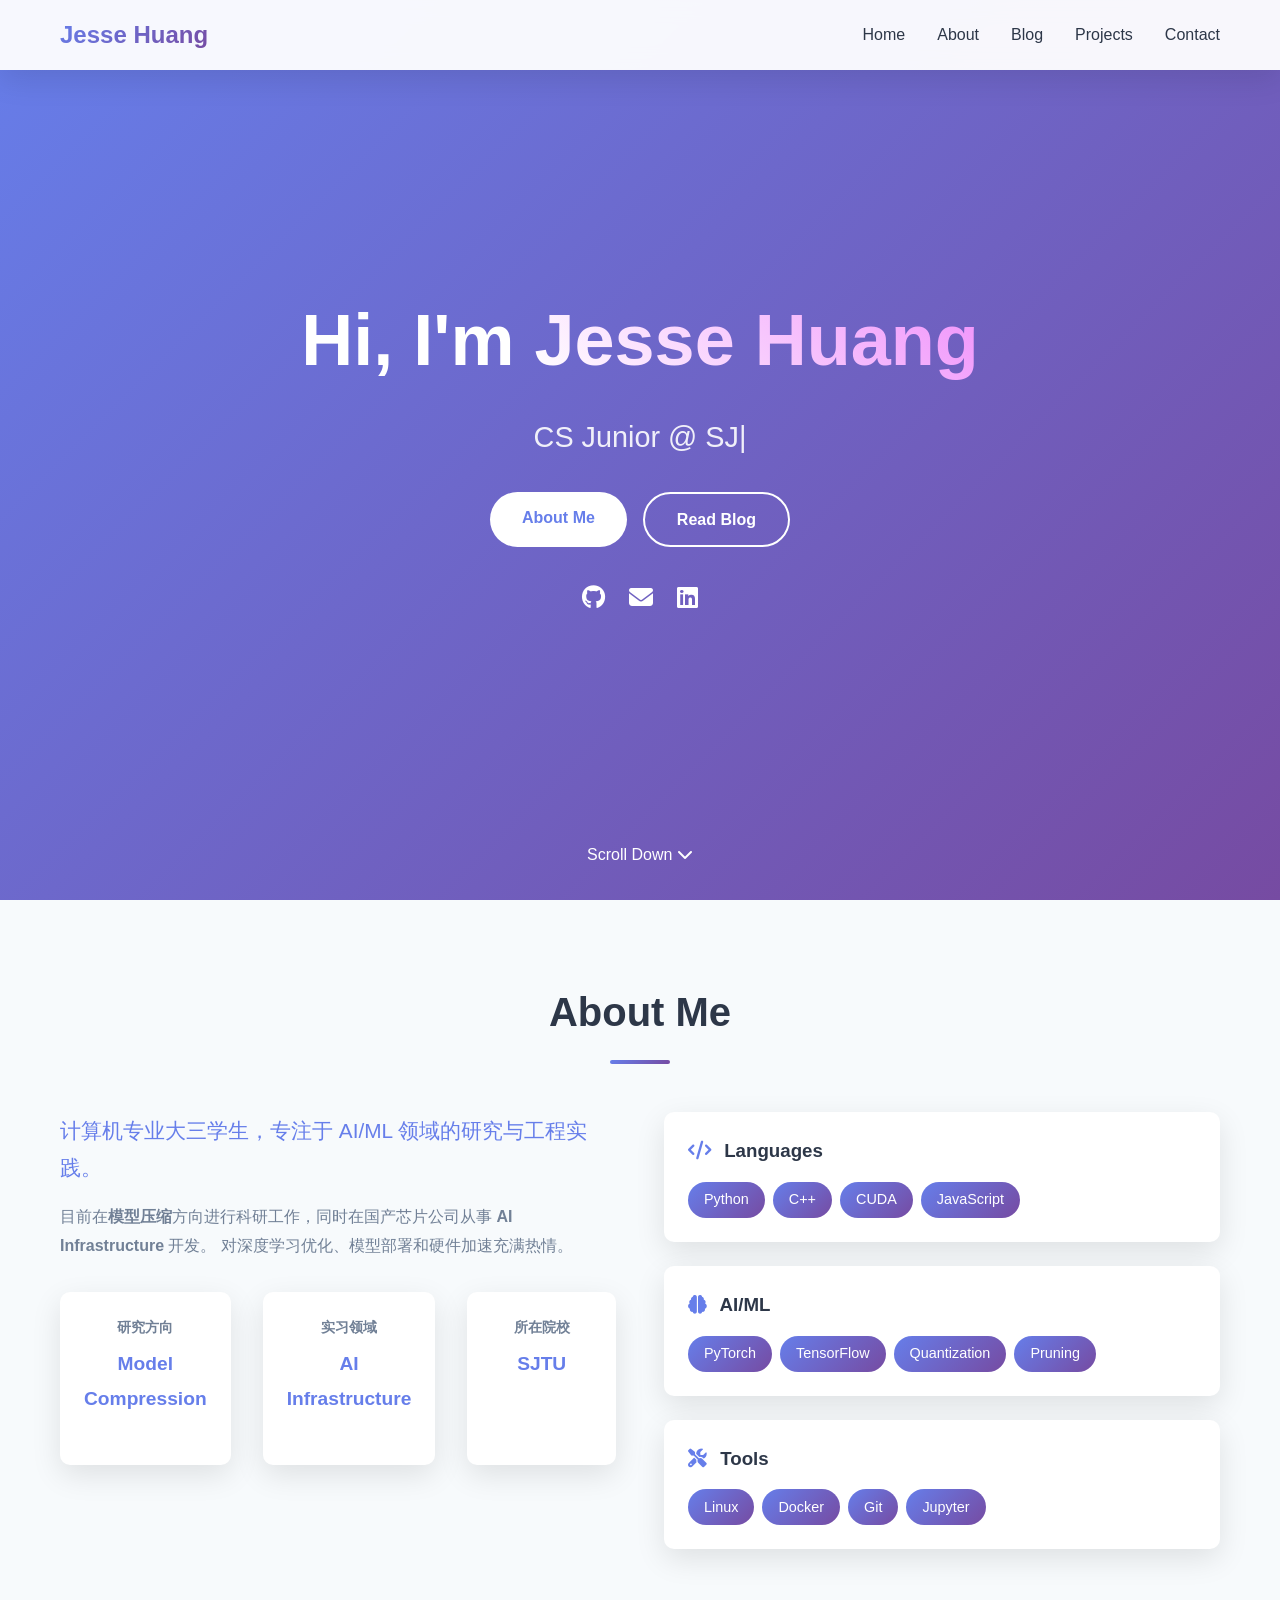
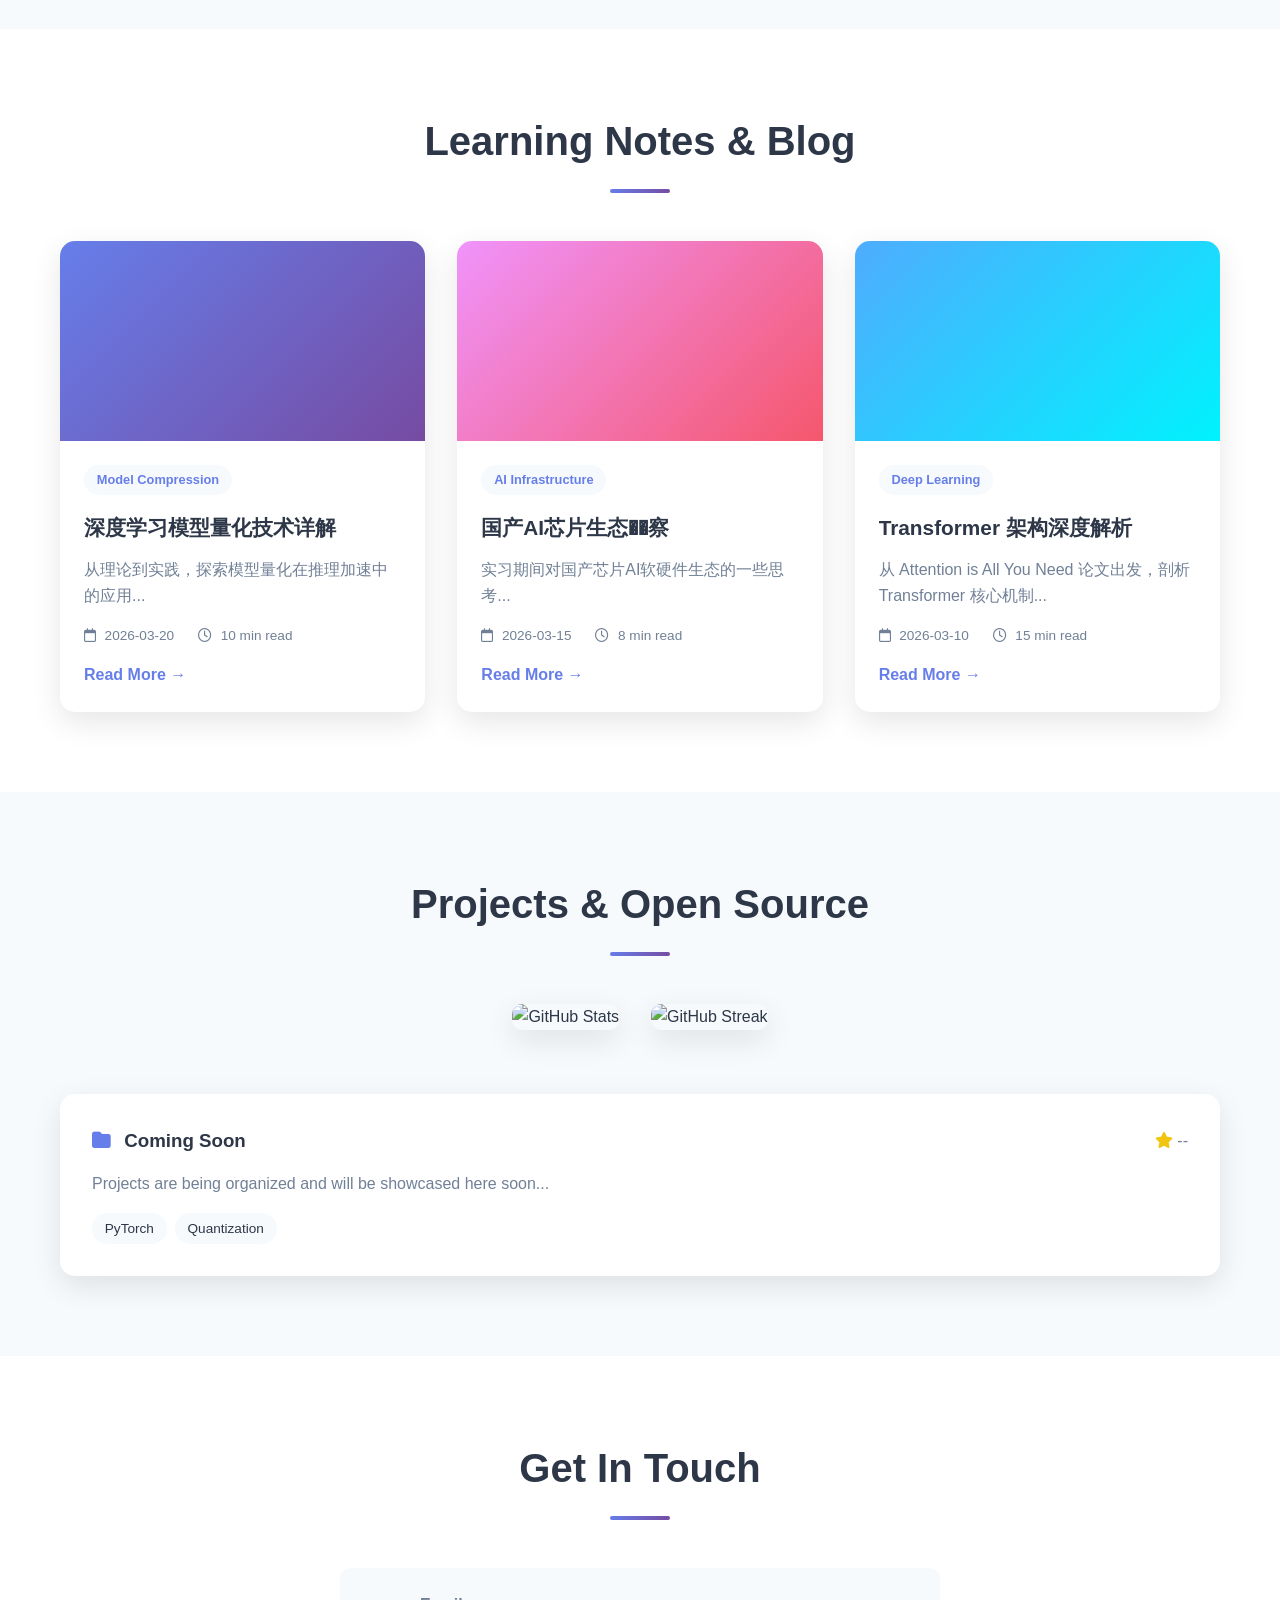
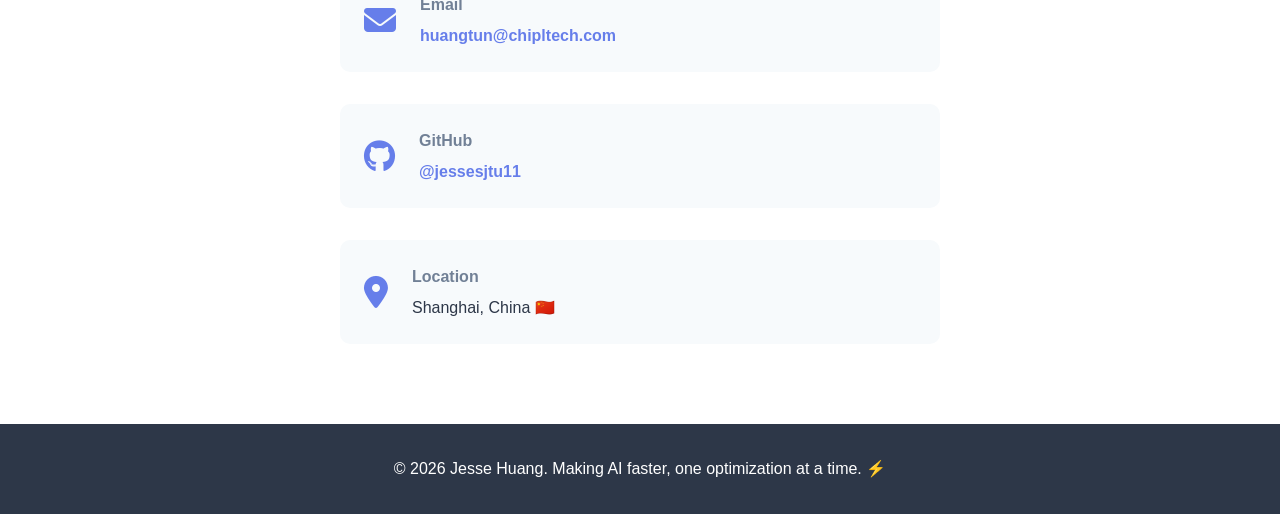
==== index.html @ f872173c "feat: initial personal website with blog and projects" ====
<!DOCTYPE html>
<html lang="zh-CN">
<head>
    <meta charset="UTF-8">
    <meta name="viewport" content="width=device-width, initial-scale=1.0">
    <meta name="description" content="Jesse Huang - CS Student @ SJTU | AI & ML Researcher">
    <title>Jesse Huang | AI Researcher</title>
    <link rel="stylesheet" href="styles.css">
    <link rel="stylesheet" href="https://cdnjs.cloudflare.com/ajax/libs/font-awesome/6.4.0/css/all.min.css">
</head>
<body>
    <!-- Navigation -->
    <nav class="navbar">
        <div class="container">
            <div class="nav-brand">Jesse Huang</div>
            <ul class="nav-menu">
                <li><a href="#home" class="nav-link">Home</a></li>
                <li><a href="#about" class="nav-link">About</a></li>
                <li><a href="#blog" class="nav-link">Blog</a></li>
                <li><a href="#projects" class="nav-link">Projects</a></li>
                <li><a href="#contact" class="nav-link">Contact</a></li>
            </ul>
            <div class="hamburger">
                <span></span>
                <span></span>
                <span></span>
            </div>
        </div>
    </nav>

    <!-- Hero Section -->
    <section id="home" class="hero">
        <div class="hero-content">
            <h1 class="hero-title">
                Hi, I'm <span class="gradient-text">Jesse Huang</span>
            </h1>
            <p class="hero-subtitle">
                <span class="typing-text"></span>
            </p>
            <div class="hero-buttons">
                <a href="#about" class="btn btn-primary">About Me</a>
                <a href="#blog" class="btn btn-secondary">Read Blog</a>
            </div>
            <div class="social-links">
                <a href="https://github.com/jessesjtu11" target="_blank"><i class="fab fa-github"></i></a>
                <a href="mailto:huangtun@chipltech.com"><i class="fas fa-envelope"></i></a>
                <a href="https://linkedin.com/in/yourprofile" target="_blank"><i class="fab fa-linkedin"></i></a>
            </div>
        </div>
        <div class="scroll-indicator">
            <span>Scroll Down</span>
            <i class="fas fa-chevron-down"></i>
        </div>
    </section>

    <!-- About Section -->
    <section id="about" class="about">
        <div class="container">
            <h2 class="section-title">About Me</h2>
            <div class="about-content">
                <div class="about-text">
                    <p class="lead">
                        计算机专业大三学生，专注于 AI/ML 领域的研究与工程实践。
                    </p>
                    <p>
                        目前在<strong>模型压缩</strong>方向进行科研工作，同时在国产芯片公司从事 <strong>AI Infrastructure</strong> 开发。
                        对深度学习优化、模型部署和硬件加速充满热情。
                    </p>
                    <div class="stats">
                        <div class="stat-item">
                            <h3>研究方向</h3>
                            <p>Model Compression</p>
                        </div>
                        <div class="stat-item">
                            <h3>实习领域</h3>
                            <p>AI Infrastructure</p>
                        </div>
                        <div class="stat-item">
                            <h3>所在院校</h3>
                            <p>SJTU</p>
                        </div>
                    </div>
                </div>
                <div class="skills-grid">
                    <div class="skill-category">
                        <h3><i class="fas fa-code"></i> Languages</h3>
                        <div class="skill-tags">
                            <span class="skill-tag">Python</span>
                            <span class="skill-tag">C++</span>
                            <span class="skill-tag">CUDA</span>
                            <span class="skill-tag">JavaScript</span>
                        </div>
                    </div>
                    <div class="skill-category">
                        <h3><i class="fas fa-brain"></i> AI/ML</h3>
                        <div class="skill-tags">
                            <span class="skill-tag">PyTorch</span>
                            <span class="skill-tag">TensorFlow</span>
                            <span class="skill-tag">Quantization</span>
                            <span class="skill-tag">Pruning</span>
                        </div>
                    </div>
                    <div class="skill-category">
                        <h3><i class="fas fa-tools"></i> Tools</h3>
                        <div class="skill-tags">
                            <span class="skill-tag">Linux</span>
                            <span class="skill-tag">Docker</span>
                            <span class="skill-tag">Git</span>
                            <span class="skill-tag">Jupyter</span>
                        </div>
                    </div>
                </div>
            </div>
        </div>
    </section>

    <!-- Blog Section -->
    <section id="blog" class="blog">
        <div class="container">
            <h2 class="section-title">Learning Notes & Blog</h2>
            <div class="blog-grid" id="blogGrid">
                <!-- Blog posts will be dynamically loaded -->
                <div class="blog-card">
                    <div class="blog-image" style="background: linear-gradient(135deg, #667eea 0%, #764ba2 100%);"></div>
                    <div class="blog-content">
                        <span class="blog-tag">Model Compression</span>
                        <h3>深度学习模型量化技术详解</h3>
                        <p>从理论到实践，探索模型量化在推理加速中的应用...</p>
                        <div class="blog-meta">
                            <span><i class="far fa-calendar"></i> 2026-03-20</span>
                            <span><i class="far fa-clock"></i> 10 min read</span>
                        </div>
                        <a href="blog/quantization.html" class="read-more">Read More →</a>
                    </div>
                </div>

                <div class="blog-card">
                    <div class="blog-image" style="background: linear-gradient(135deg, #f093fb 0%, #f5576c 100%);"></div>
                    <div class="blog-content">
                        <span class="blog-tag">AI Infrastructure</span>
                        <h3>国产AI芯片生态��察</h3>
                        <p>实习期间对国产芯片AI软硬件生态的一些思考...</p>
                        <div class="blog-meta">
                            <span><i class="far fa-calendar"></i> 2026-03-15</span>
                            <span><i class="far fa-clock"></i> 8 min read</span>
                        </div>
                        <a href="blog/domestic-chips.html" class="read-more">Read More →</a>
                    </div>
                </div>

                <div class="blog-card">
                    <div class="blog-image" style="background: linear-gradient(135deg, #4facfe 0%, #00f2fe 100%);"></div>
                    <div class="blog-content">
                        <span class="blog-tag">Deep Learning</span>
                        <h3>Transformer 架构深度解析</h3>
                        <p>从 Attention is All You Need 论文出发，剖析 Transformer 核心机制...</p>
                        <div class="blog-meta">
                            <span><i class="far fa-calendar"></i> 2026-03-10</span>
                            <span><i class="far fa-clock"></i> 15 min read</span>
                        </div>
                        <a href="blog/transformer.html" class="read-more">Read More →</a>
                    </div>
                </div>
            </div>
        </div>
    </section>

    <!-- Projects/Open Source Section -->
    <section id="projects" class="projects">
        <div class="container">
            <h2 class="section-title">Projects & Open Source</h2>
            <div class="projects-grid">
                <!-- GitHub contribution widget -->
                <div class="github-stats">
                    <img src="https://github-readme-stats.vercel.app/api?username=jessesjtu11&show_icons=true&theme=radical&hide_border=true&count_private=true" alt="GitHub Stats">
                    <img src="https://github-readme-streak-stats.herokuapp.com/?user=jessesjtu11&theme=radical&hide_border=true" alt="GitHub Streak">
                </div>
                
                <!-- Projects will be fetched from GitHub API -->
                <div class="project-list" id="projectList">
                    <div class="project-card">
                        <div class="project-header">
                            <h3><i class="fas fa-folder"></i> Coming Soon</h3>
                            <span class="project-stars"><i class="fas fa-star"></i> --</span>
                        </div>
                        <p>Projects are being organized and will be showcased here soon...</p>
                        <div class="project-tags">
                            <span class="tag">PyTorch</span>
                            <span class="tag">Quantization</span>
                        </div>
                    </div>
                </div>
            </div>
        </div>
    </section>

    <!-- Contact Section -->
    <section id="contact" class="contact">
        <div class="container">
            <h2 class="section-title">Get In Touch</h2>
            <div class="contact-content">
                <div class="contact-info">
                    <div class="contact-item">
                        <i class="fas fa-envelope"></i>
                        <div>
                            <h3>Email</h3>
                            <a href="mailto:huangtun@chipltech.com">huangtun@chipltech.com</a>
                        </div>
                    </div>
                    <div class="contact-item">
                        <i class="fab fa-github"></i>
                        <div>
                            <h3>GitHub</h3>
                            <a href="https://github.com/jessesjtu11" target="_blank">@jessesjtu11</a>
                        </div>
                    </div>
                    <div class="contact-item">
                        <i class="fas fa-map-marker-alt"></i>
                        <div>
                            <h3>Location</h3>
                            <p>Shanghai, China 🇨🇳</p>
                        </div>
                    </div>
                </div>
            </div>
        </div>
    </section>

    <!-- Footer -->
    <footer class="footer">
        <div class="container">
            <p>&copy; 2026 Jesse Huang. Making AI faster, one optimization at a time. ⚡</p>
        </div>
    </footer>

    <script src="script.js"></script>
</body>
</html>
---- styles.css ----
/* Reset & Base Styles */
* {
    margin: 0;
    padding: 0;
    box-sizing: border-box;
}

:root {
    --primary-color: #667eea;
    --secondary-color: #764ba2;
    --accent-color: #f093fb;
    --text-dark: #2d3748;
    --text-light: #718096;
    --bg-light: #f7fafc;
    --bg-white: #ffffff;
    --shadow: 0 10px 30px rgba(0, 0, 0, 0.1);
    --transition: all 0.3s ease;
}

html {
    scroll-behavior: smooth;
}

body {
    font-family: -apple-system, BlinkMacSystemFont, 'Segoe UI', Roboto, 'Helvetica Neue', Arial, sans-serif;
    line-height: 1.6;
    color: var(--text-dark);
    overflow-x: hidden;
}

.container {
    max-width: 1200px;
    margin: 0 auto;
    padding: 0 20px;
}

/* Navigation */
.navbar {
    position: fixed;
    top: 0;
    width: 100%;
    background: rgba(255, 255, 255, 0.95);
    backdrop-filter: blur(10px);
    box-shadow: var(--shadow);
    z-index: 1000;
    transition: var(--transition);
}

.navbar .container {
    display: flex;
    justify-content: space-between;
    align-items: center;
    padding: 1rem 20px;
}

.nav-brand {
    font-size: 1.5rem;
    font-weight: 700;
    background: linear-gradient(135deg, var(--primary-color), var(--secondary-color));
    -webkit-background-clip: text;
    -webkit-text-fill-color: transparent;
    background-clip: text;
}

.nav-menu {
    display: flex;
    list-style: none;
    gap: 2rem;
}

.nav-link {
    text-decoration: none;
    color: var(--text-dark);
    font-weight: 500;
    transition: var(--transition);
    position: relative;
}

.nav-link::after {
    content: '';
    position: absolute;
    bottom: -5px;
    left: 0;
    width: 0;
    height: 2px;
    background: var(--primary-color);
    transition: var(--transition);
}

.nav-link:hover::after {
    width: 100%;
}

.hamburger {
    display: none;
    flex-direction: column;
    cursor: pointer;
    gap: 5px;
}

.hamburger span {
    width: 25px;
    height: 3px;
    background: var(--text-dark);
    border-radius: 3px;
    transition: var(--transition);
}

/* Hero Section */
.hero {
    min-height: 100vh;
    display: flex;
    align-items: center;
    justify-content: center;
    background: linear-gradient(135deg, #667eea 0%, #764ba2 100%);
    position: relative;
    padding: 2rem;
}

.hero-content {
    text-align: center;
    color: white;
    z-index: 1;
}

.hero-title {
    font-size: clamp(2.5rem, 8vw, 4.5rem);
    margin-bottom: 1rem;
    animation: fadeInUp 1s ease;
}

.gradient-text {
    background: linear-gradient(45deg, #fff, #f093fb);
    -webkit-background-clip: text;
    -webkit-text-fill-color: transparent;
    background-clip: text;
}

.hero-subtitle {
    font-size: clamp(1.2rem, 3vw, 1.8rem);
    margin-bottom: 2rem;
    opacity: 0.9;
    min-height: 2.5rem;
}

.typing-text::after {
    content: '|';
    animation: blink 0.7s infinite;
}

@keyframes blink {
    0%, 100% { opacity: 1; }
    50% { opacity: 0; }
}

.hero-buttons {
    display: flex;
    gap: 1rem;
    justify-content: center;
    margin-bottom: 2rem;
}

.btn {
    padding: 0.8rem 2rem;
    border-radius: 50px;
    text-decoration: none;
    font-weight: 600;
    transition: var(--transition);
    display: inline-block;
}

.btn-primary {
    background: white;
    color: var(--primary-color);
}

.btn-primary:hover {
    transform: translateY(-3px);
    box-shadow: 0 10px 25px rgba(0, 0, 0, 0.2);
}

.btn-secondary {
    background: transparent;
    color: white;
    border: 2px solid white;
}

.btn-secondary:hover {
    background: white;
    color: var(--primary-color);
}

.social-links {
    display: flex;
    gap: 1.5rem;
    justify-content: center;
    font-size: 1.5rem;
}

.social-links a {
    color: white;
    transition: var(--transition);
}

.social-links a:hover {
    transform: translateY(-5px);
}

.scroll-indicator {
    position: absolute;
    bottom: 2rem;
    left: 50%;
    transform: translateX(-50%);
    color: white;
    text-align: center;
    animation: bounce 2s infinite;
}

@keyframes bounce {
    0%, 100% { transform: translate(-50%, 0); }
    50% { transform: translate(-50%, 10px); }
}

@keyframes fadeInUp {
    from {
        opacity: 0;
        transform: translateY(30px);
    }
    to {
        opacity: 1;
        transform: translateY(0);
    }
}

/* Sections */
section {
    padding: 5rem 0;
}

.section-title {
    font-size: 2.5rem;
    text-align: center;
    margin-bottom: 3rem;
    position: relative;
}

.section-title::after {
    content: '';
    display: block;
    width: 60px;
    height: 4px;
    background: linear-gradient(135deg, var(--primary-color), var(--secondary-color));
    margin: 1rem auto;
    border-radius: 2px;
}

/* About Section */
.about {
    background: var(--bg-light);
}

.about-content {
    display: grid;
    grid-template-columns: 1fr 1fr;
    gap: 3rem;
    align-items: start;
}

.about-text .lead {
    font-size: 1.3rem;
    color: var(--primary-color);
    margin-bottom: 1rem;
}

.about-text p {
    margin-bottom: 1.5rem;
    color: var(--text-light);
    line-height: 1.8;
}

.stats {
    display: grid;
    grid-template-columns: repeat(3, 1fr);
    gap: 2rem;
    margin-top: 2rem;
}

.stat-item {
    text-align: center;
    padding: 1.5rem;
    background: white;
    border-radius: 10px;
    box-shadow: var(--shadow);
}

.stat-item h3 {
    font-size: 0.9rem;
    text-transform: uppercase;
    color: var(--text-light);
    margin-bottom: 0.5rem;
}

.stat-item p {
    font-size: 1.2rem;
    font-weight: 700;
    color: var(--primary-color);
}

.skills-grid {
    display: flex;
    flex-direction: column;
    gap: 1.5rem;
}

.skill-category {
    background: white;
    padding: 1.5rem;
    border-radius: 10px;
    box-shadow: var(--shadow);
}

.skill-category h3 {
    margin-bottom: 1rem;
    color: var(--text-dark);
}

.skill-category h3 i {
    color: var(--primary-color);
    margin-right: 0.5rem;
}

.skill-tags {
    display: flex;
    flex-wrap: wrap;
    gap: 0.5rem;
}

.skill-tag {
    padding: 0.4rem 1rem;
    background: linear-gradient(135deg, var(--primary-color), var(--secondary-color));
    color: white;
    border-radius: 20px;
    font-size: 0.9rem;
    font-weight: 500;
}

/* Blog Section */
.blog {
    background: white;
}

.blog-grid {
    display: grid;
    grid-template-columns: repeat(auto-fit, minmax(300px, 1fr));
    gap: 2rem;
}

.blog-card {
    background: white;
    border-radius: 15px;
    overflow: hidden;
    box-shadow: var(--shadow);
    transition: var(--transition);
}

.blog-card:hover {
    transform: translateY(-10px);
    box-shadow: 0 20px 40px rgba(0, 0, 0, 0.15);
}

.blog-image {
    height: 200px;
    background-size: cover;
    background-position: center;
}

.blog-content {
    padding: 1.5rem;
}

.blog-tag {
    display: inline-block;
    padding: 0.3rem 0.8rem;
    background: var(--bg-light);
    color: var(--primary-color);
    border-radius: 15px;
    font-size: 0.8rem;
    font-weight: 600;
    margin-bottom: 1rem;
}

.blog-card h3 {
    margin-bottom: 0.8rem;
    font-size: 1.3rem;
}

.blog-card p {
    color: var(--text-light);
    margin-bottom: 1rem;
    line-height: 1.6;
}

.blog-meta {
    display: flex;
    gap: 1.5rem;
    font-size: 0.85rem;
    color: var(--text-light);
    margin-bottom: 1rem;
}

.blog-meta i {
    margin-right: 0.3rem;
}

.read-more {
    color: var(--primary-color);
    text-decoration: none;
    font-weight: 600;
    transition: var(--transition);
}

.read-more:hover {
    color: var(--secondary-color);
}

/* Projects Section */
.projects {
    background: var(--bg-light);
}

.projects-grid {
    display: grid;
    gap: 2rem;
}

.github-stats {
    display: flex;
    gap: 2rem;
    flex-wrap: wrap;
    justify-content: center;
    margin-bottom: 2rem;
}

.github-stats img {
    border-radius: 10px;
    box-shadow: var(--shadow);
}

.project-list {
    display: grid;
    grid-template-columns: repeat(auto-fit, minmax(300px, 1fr));
    gap: 2rem;
}

.project-card {
    background: white;
    padding: 2rem;
    border-radius: 15px;
    box-shadow: var(--shadow);
    transition: var(--transition);
}

.project-card:hover {
    transform: translateY(-5px);
    box-shadow: 0 15px 35px rgba(0, 0, 0, 0.15);
}

.project-header {
    display: flex;
    justify-content: space-between;
    align-items: center;
    margin-bottom: 1rem;
}

.project-header h3 {
    color: var(--text-dark);
}

.project-header h3 i {
    color: var(--primary-color);
    margin-right: 0.5rem;
}

.project-stars {
    color: var(--text-light);
}

.project-stars i {
    color: #f1c40f;
}

.project-card p {
    color: var(--text-light);
    margin-bottom: 1rem;
    line-height: 1.6;
}

.project-tags {
    display: flex;
    flex-wrap: wrap;
    gap: 0.5rem;
}

.tag {
    padding: 0.3rem 0.8rem;
    background: var(--bg-light);
    border-radius: 15px;
    font-size: 0.85rem;
    color: var(--text-dark);
}

/* Contact Section */
.contact {
    background: white;
}

.contact-content {
    max-width: 600px;
    margin: 0 auto;
}

.contact-info {
    display: flex;
    flex-direction: column;
    gap: 2rem;
}

.contact-item {
    display: flex;
    align-items: center;
    gap: 1.5rem;
    padding: 1.5rem;
    background: var(--bg-light);
    border-radius: 10px;
    transition: var(--transition);
}

.contact-item:hover {
    background: white;
    box-shadow: var(--shadow);
}

.contact-item i {
    font-size: 2rem;
    color: var(--primary-color);
}

.contact-item h3 {
    margin-bottom: 0.3rem;
    font-size: 1rem;
    color: var(--text-light);
}

.contact-item a {
    color: var(--primary-color);
    text-decoration: none;
    font-weight: 600;
}

.contact-item a:hover {
    color: var(--secondary-color);
}

/* Footer */
.footer {
    background: var(--text-dark);
    color: white;
    text-align: center;
    padding: 2rem;
}

/* Responsive */
@media (max-width: 768px) {
    .hamburger {
        display: flex;
    }

    .nav-menu {
        display: none;
    }

    .about-content,
    .stats {
        grid-template-columns: 1fr;
    }

    .hero-buttons {
        flex-direction: column;
        align-items: center;
    }

    .github-stats {
        flex-direction: column;
    }
}
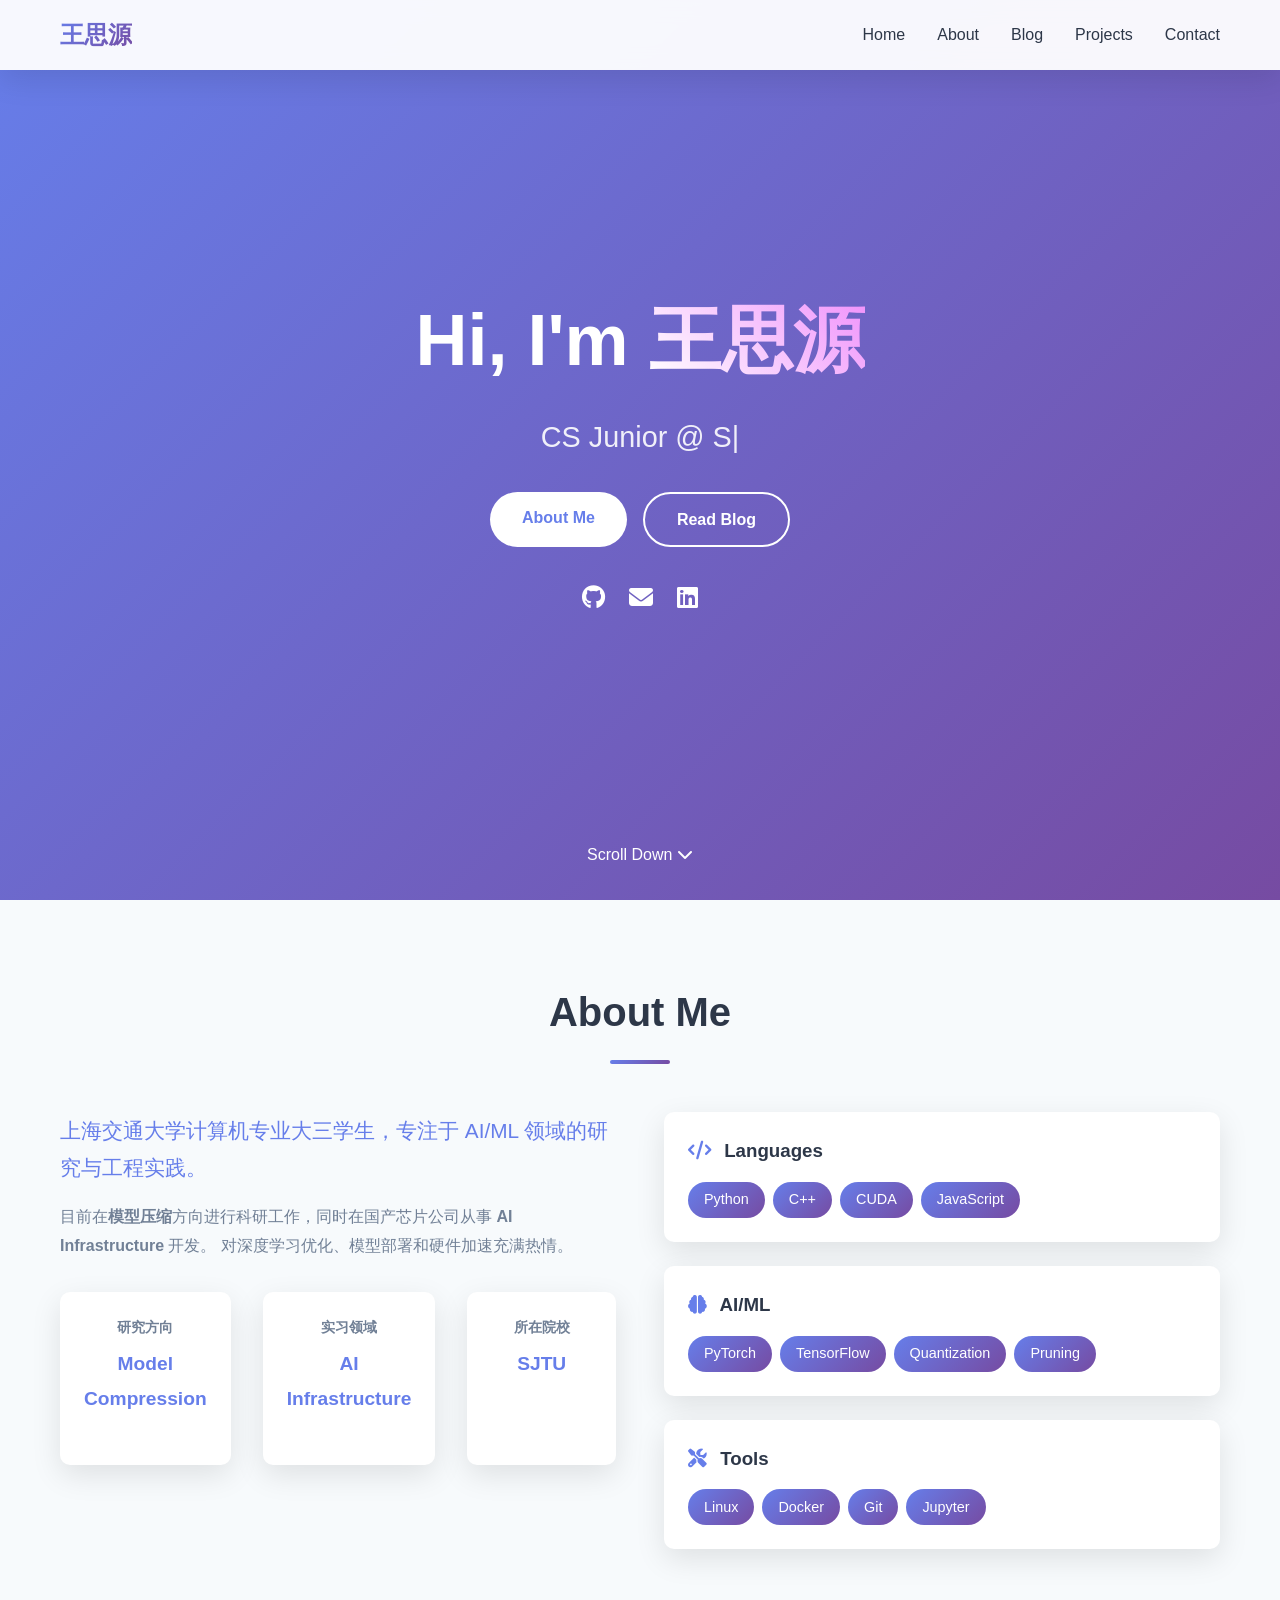
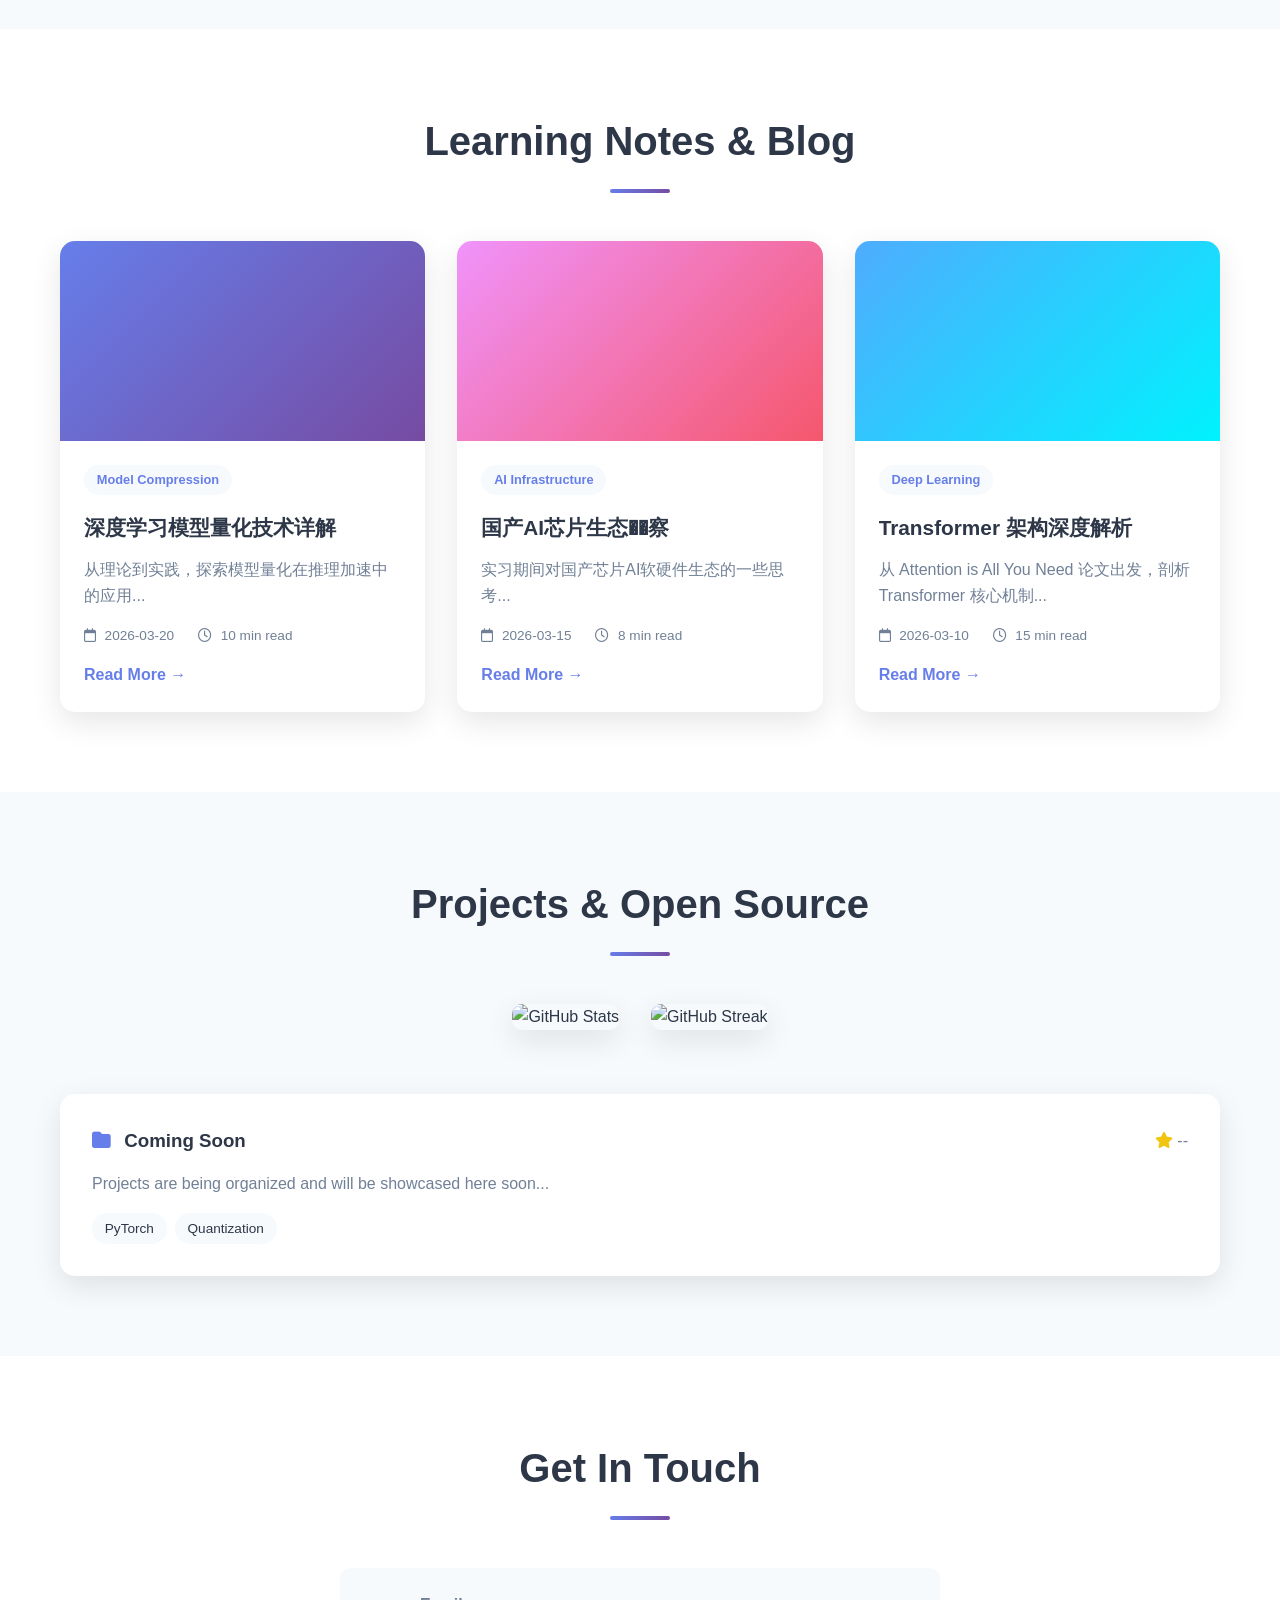
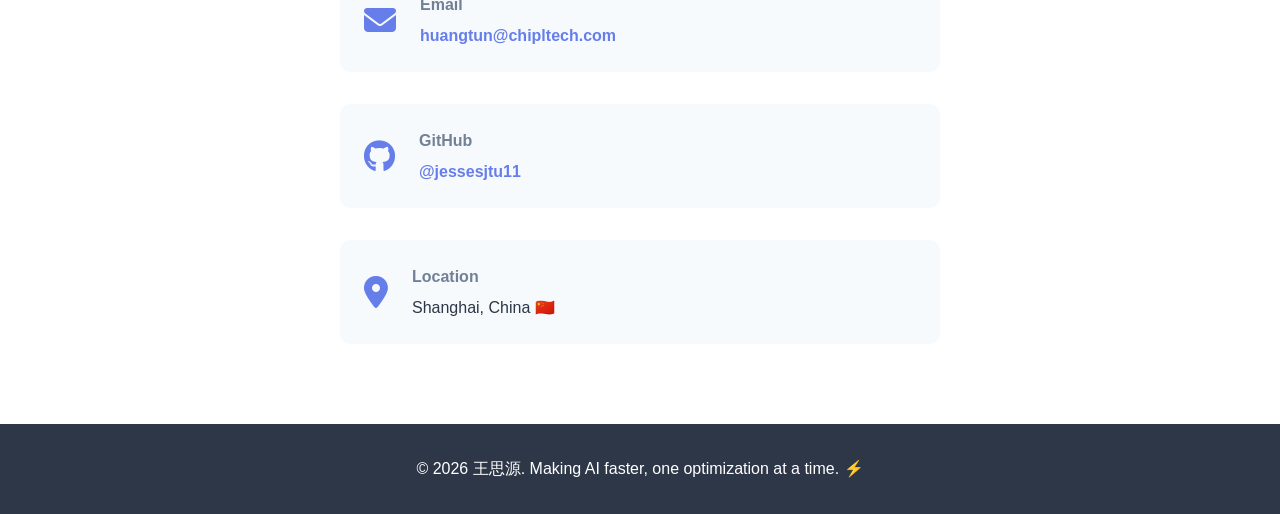
==== commit 8a88ea25: "fix: update name to 王思源, fix SJTU info, and correct typos" ====
--- a/index.html
+++ b/index.html
@@ -3,8 +3,8 @@
 <head>
     <meta charset="UTF-8">
     <meta name="viewport" content="width=device-width, initial-scale=1.0">
-    <meta name="description" content="Jesse Huang - CS Student @ SJTU | AI & ML Researcher">
-    <title>Jesse Huang | AI Researcher</title>
+    <meta name="description" content="王思源 - CS Student @ SJTU | AI & ML Researcher">
+    <title>王思源 | AI Researcher</title>
     <link rel="stylesheet" href="styles.css">
     <link rel="stylesheet" href="https://cdnjs.cloudflare.com/ajax/libs/font-awesome/6.4.0/css/all.min.css">
 </head>
@@ -12,7 +12,7 @@
     <!-- Navigation -->
     <nav class="navbar">
         <div class="container">
-            <div class="nav-brand">Jesse Huang</div>
+            <div class="nav-brand">王思源</div>
             <ul class="nav-menu">
                 <li><a href="#home" class="nav-link">Home</a></li>
                 <li><a href="#about" class="nav-link">About</a></li>
@@ -32,7 +32,7 @@
     <section id="home" class="hero">
         <div class="hero-content">
             <h1 class="hero-title">
-                Hi, I'm <span class="gradient-text">Jesse Huang</span>
+                Hi, I'm <span class="gradient-text">王思源</span>
             </h1>
             <p class="hero-subtitle">
                 <span class="typing-text"></span>
@@ -60,7 +60,7 @@
             <div class="about-content">
                 <div class="about-text">
                     <p class="lead">
-                        计算机专业大三学生，专注于 AI/ML 领域的研究与工程实践。
+                        上海交通大学计算机专业大三学生，专注于 AI/ML 领域的研究与工程实践。
                     </p>
                     <p>
                         目前在<strong>模型压缩</strong>方向进行科研工作，同时在国产芯片公司从事 <strong>AI Infrastructure</strong> 开发。
@@ -229,7 +229,7 @@
     <!-- Footer -->
     <footer class="footer">
         <div class="container">
-            <p>&copy; 2026 Jesse Huang. Making AI faster, one optimization at a time. ⚡</p>
+            <p>&copy; 2026 王思源. Making AI faster, one optimization at a time. ⚡</p>
         </div>
     </footer>
 
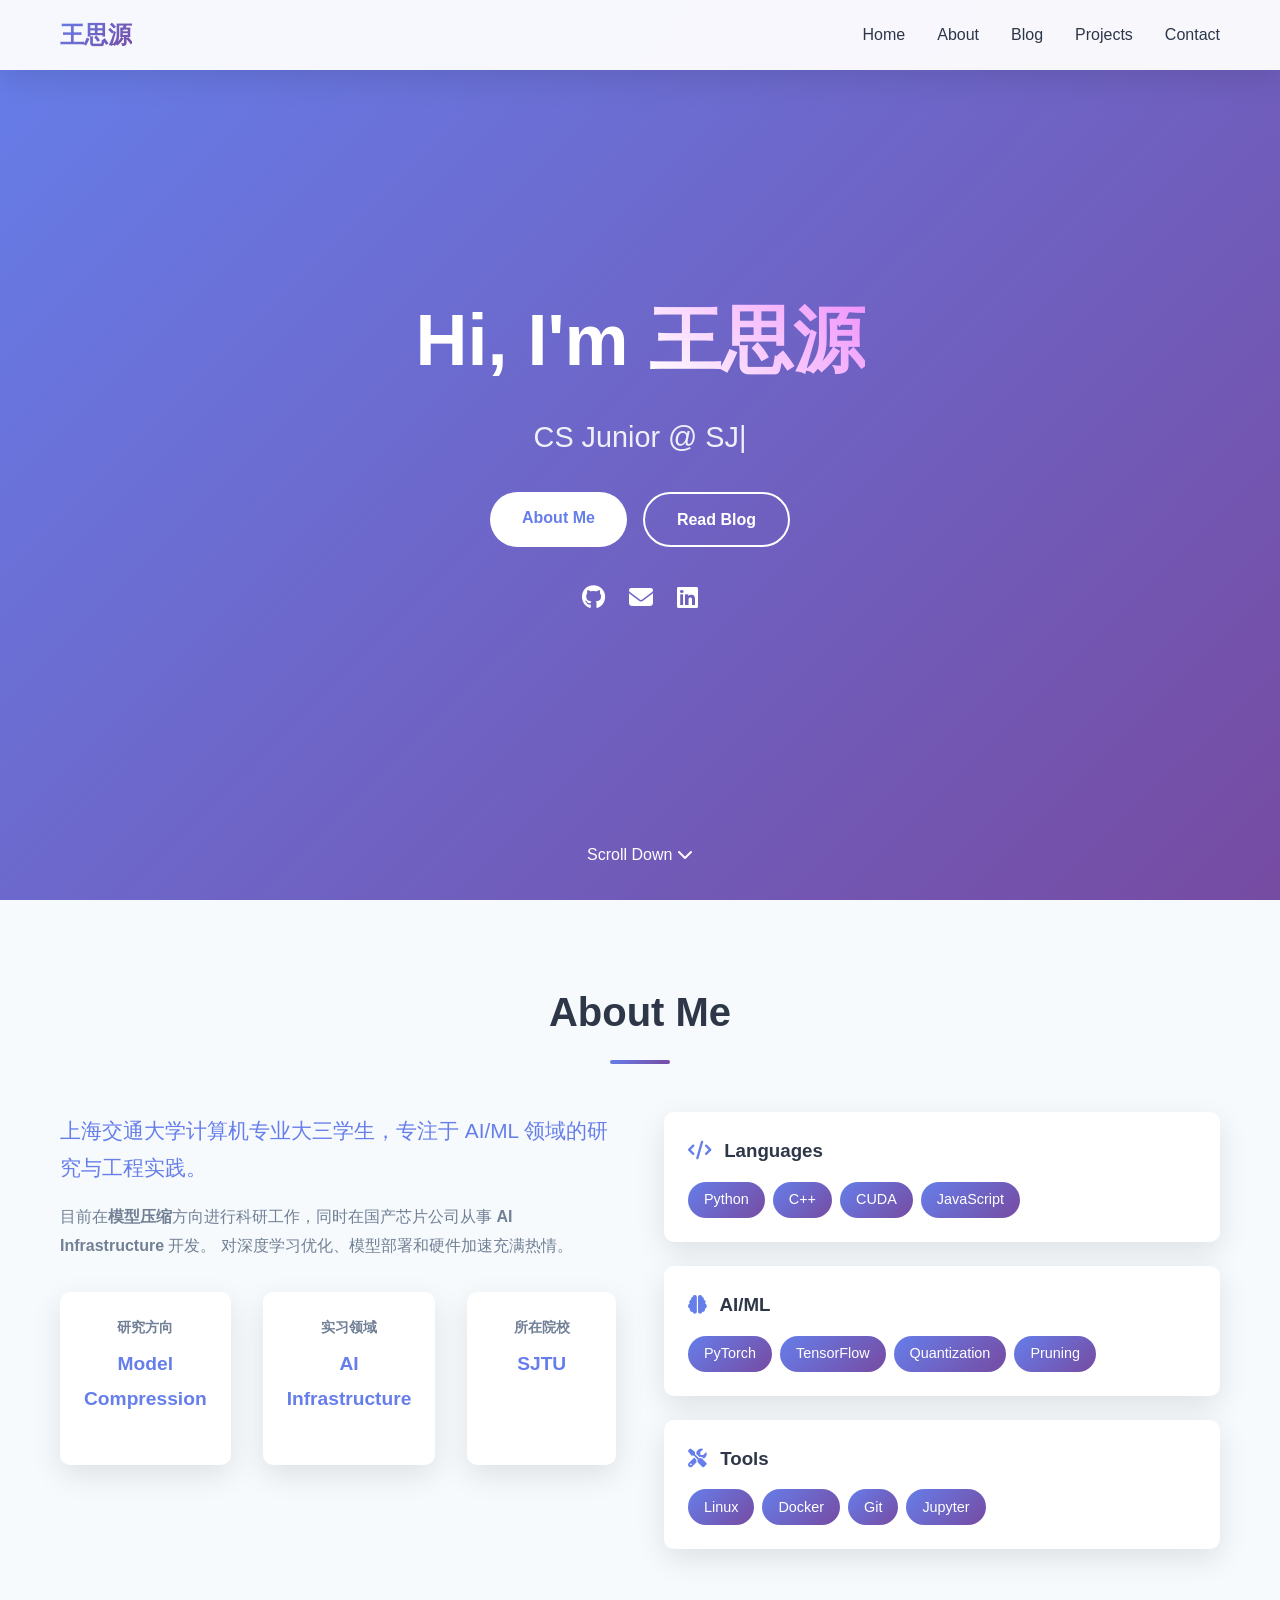
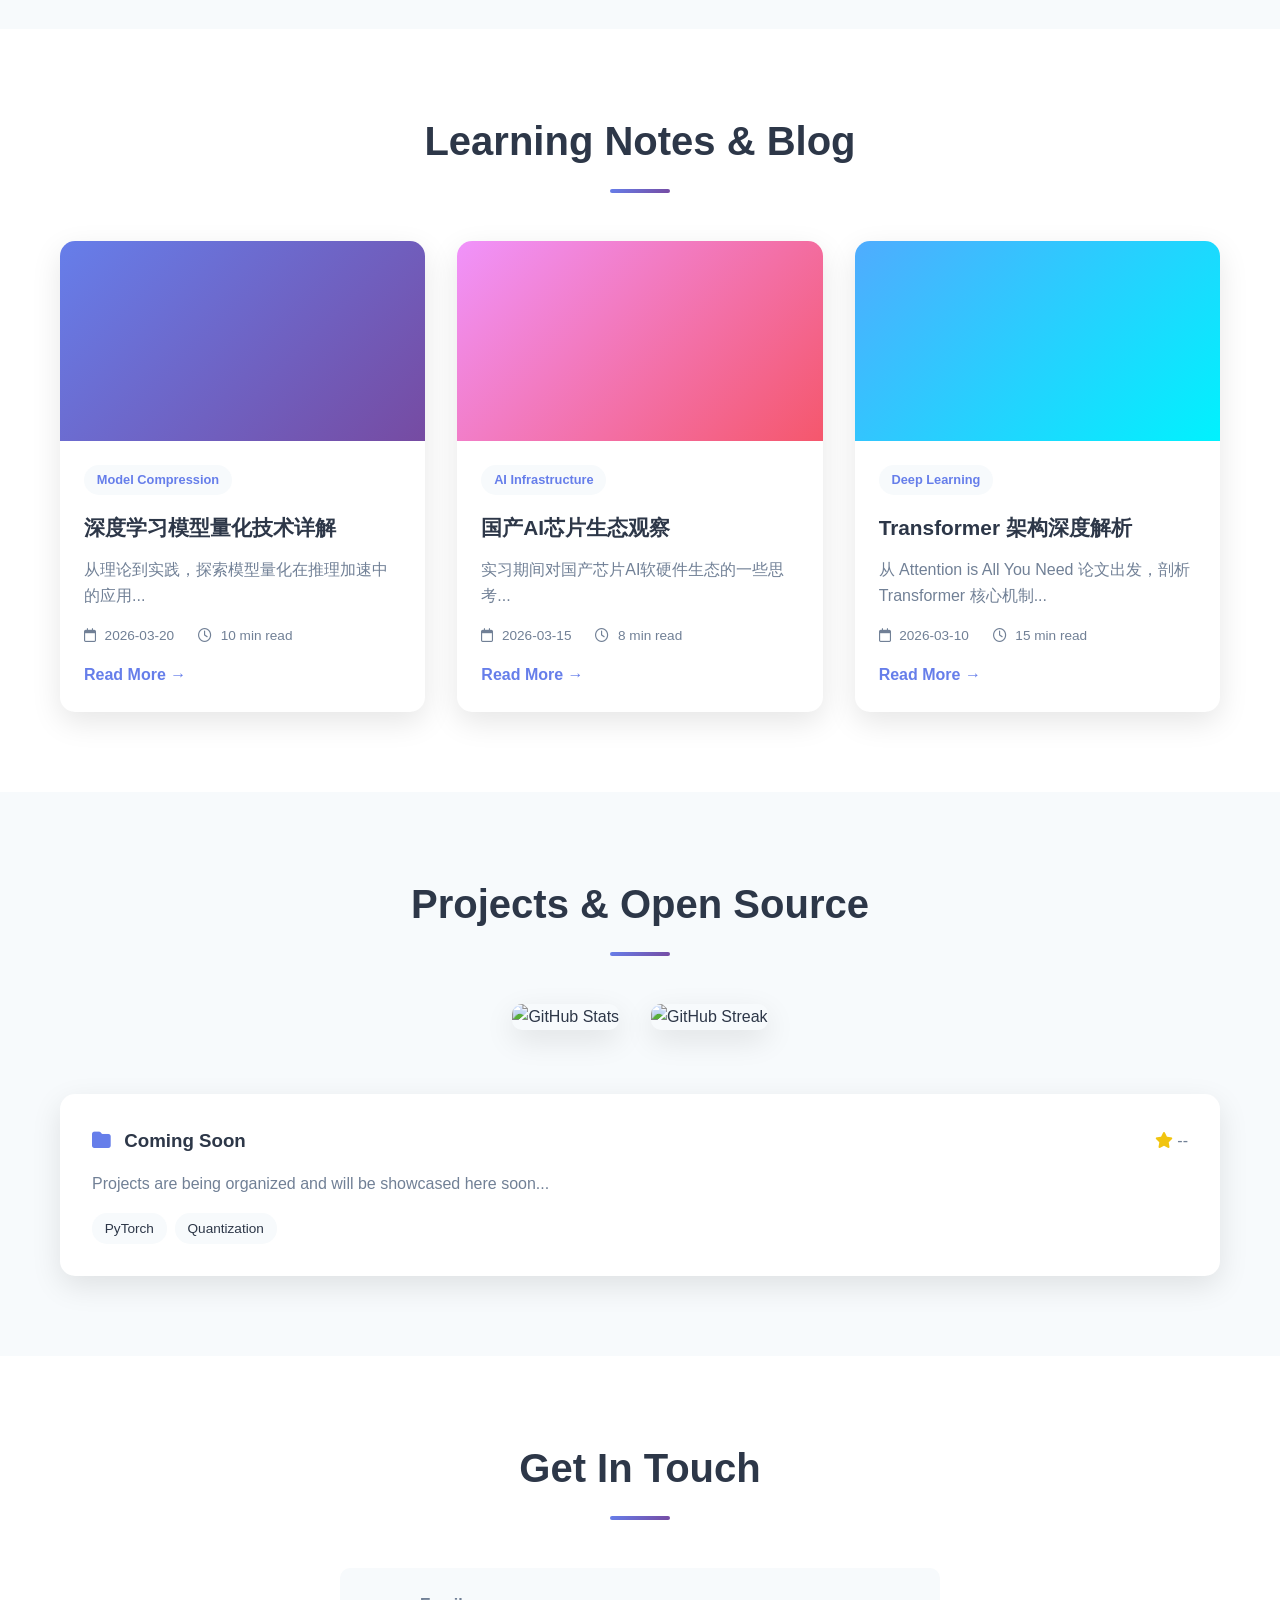
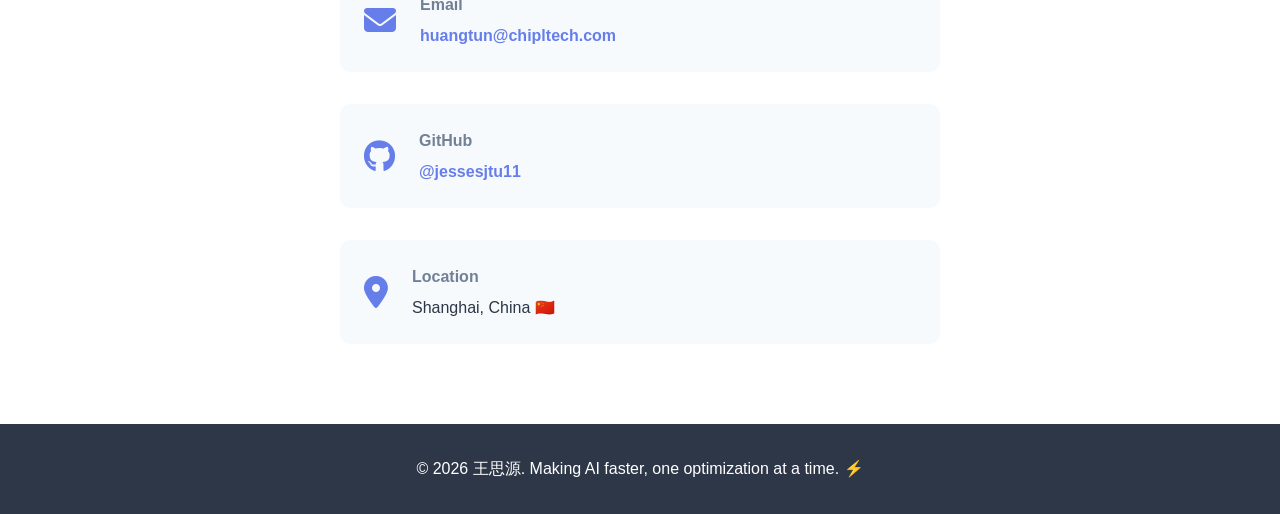
==== commit a6f00cd6: "fix: correct typo in blog title" ====
--- a/index.html
+++ b/index.html
@@ -138,7 +138,7 @@
                     <div class="blog-image" style="background: linear-gradient(135deg, #f093fb 0%, #f5576c 100%);"></div>
                     <div class="blog-content">
                         <span class="blog-tag">AI Infrastructure</span>
-                        <h3>国产AI芯片生态��察</h3>
+                        <h3>国产AI芯片生态观察</h3>
                         <p>实习期间对国产芯片AI软硬件生态的一些思考...</p>
                         <div class="blog-meta">
                             <span><i class="far fa-calendar"></i> 2026-03-15</span>
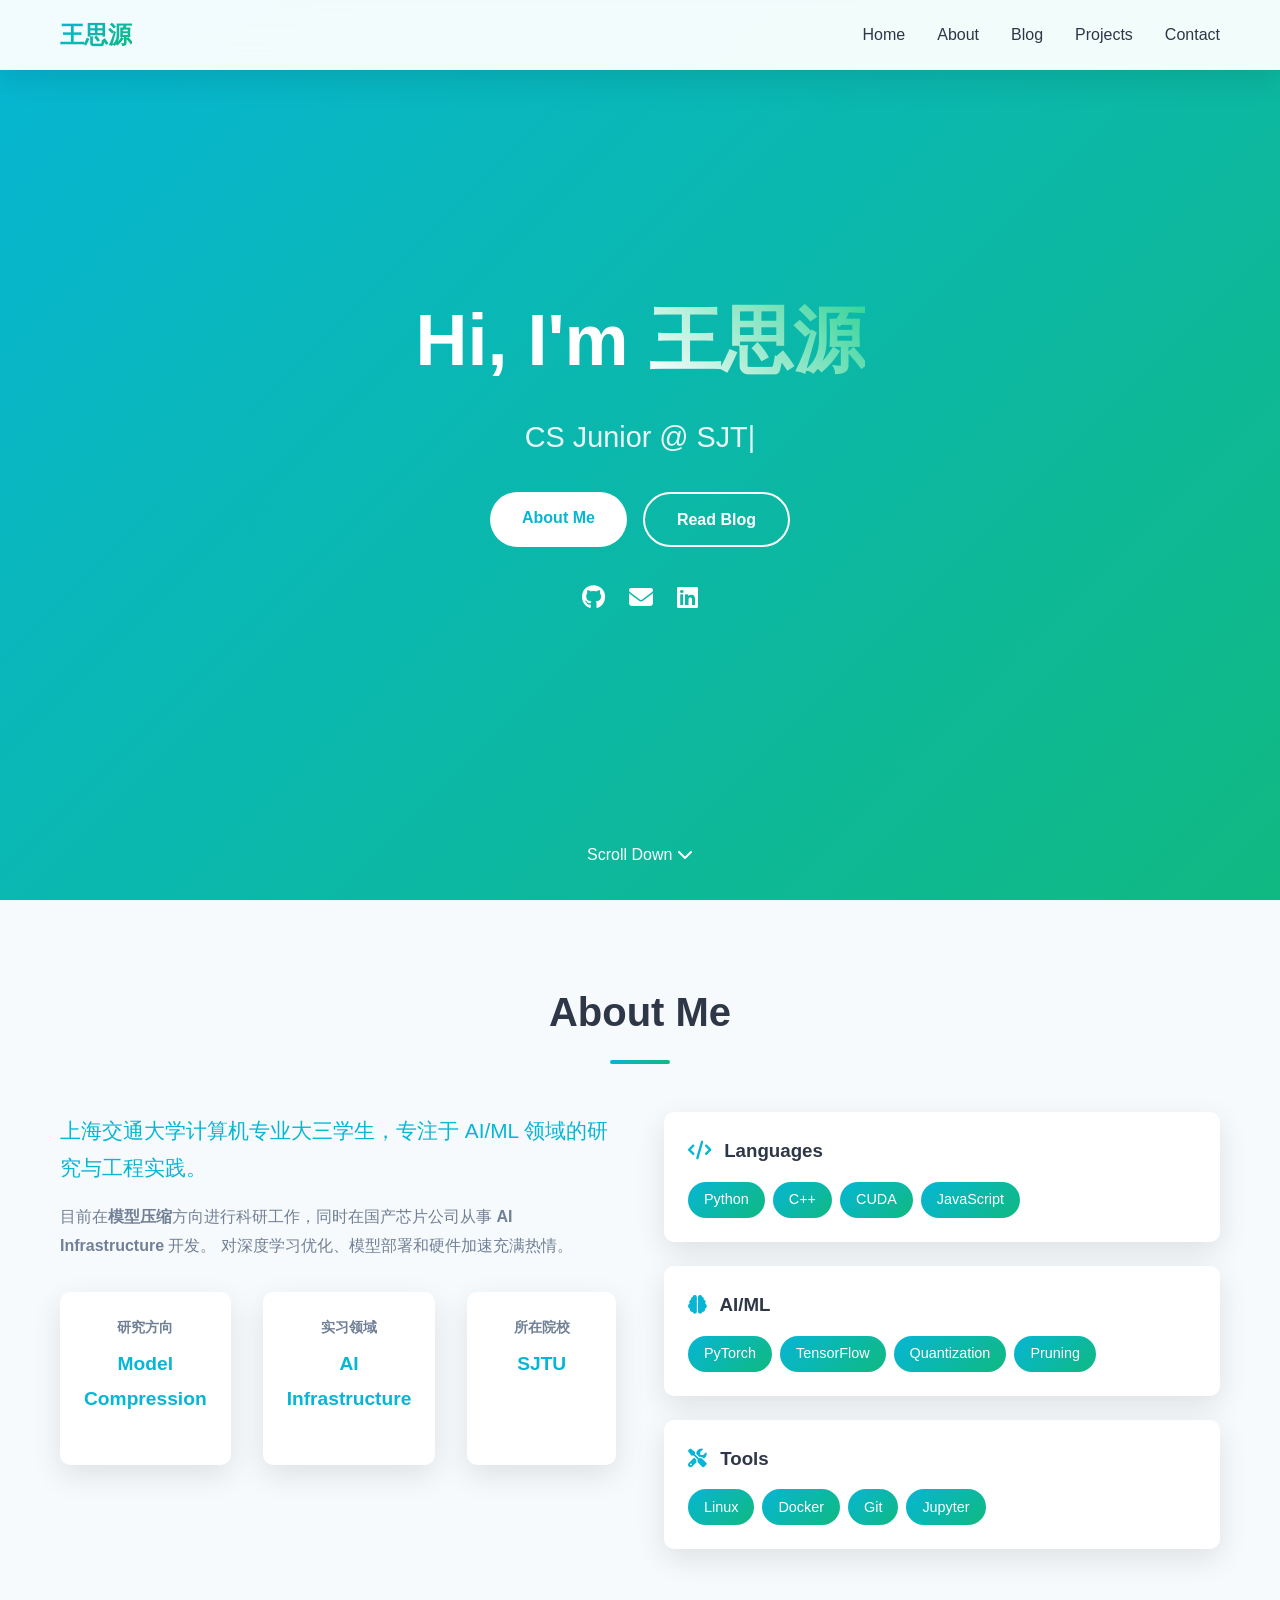
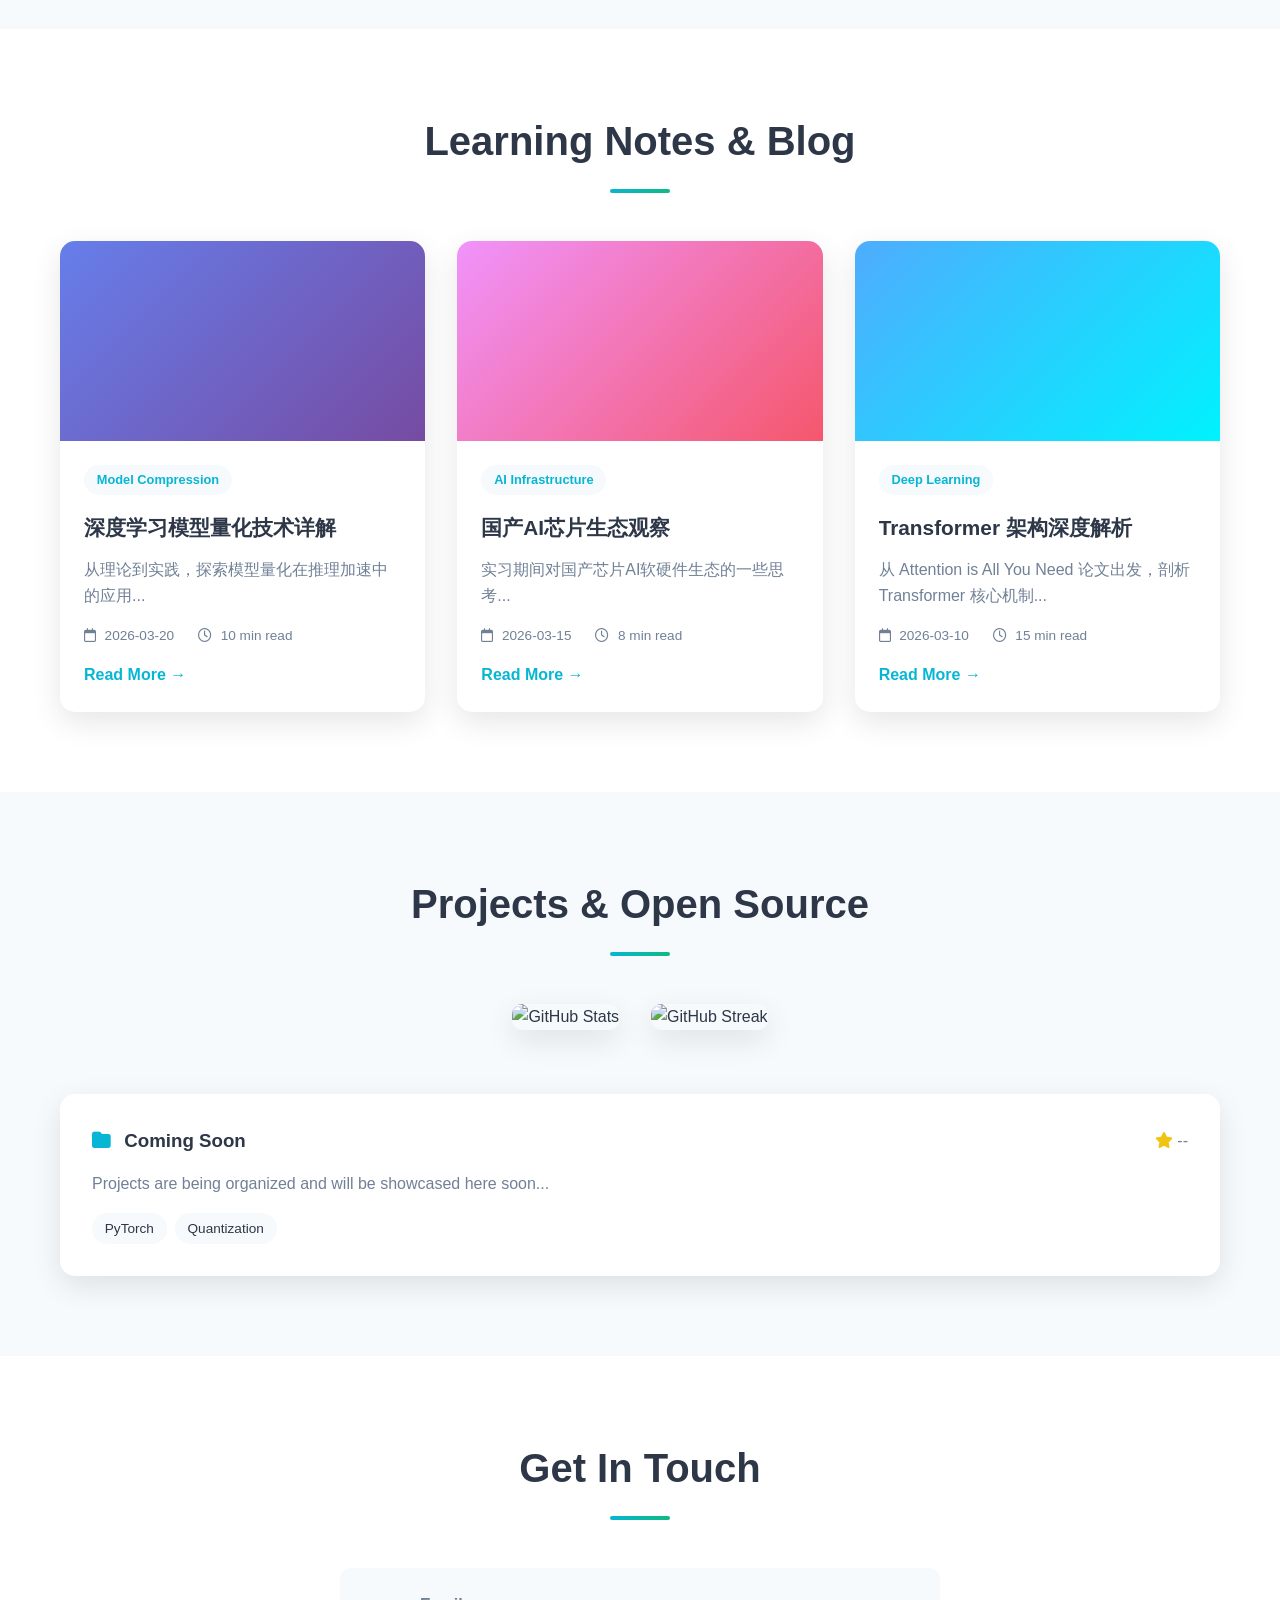
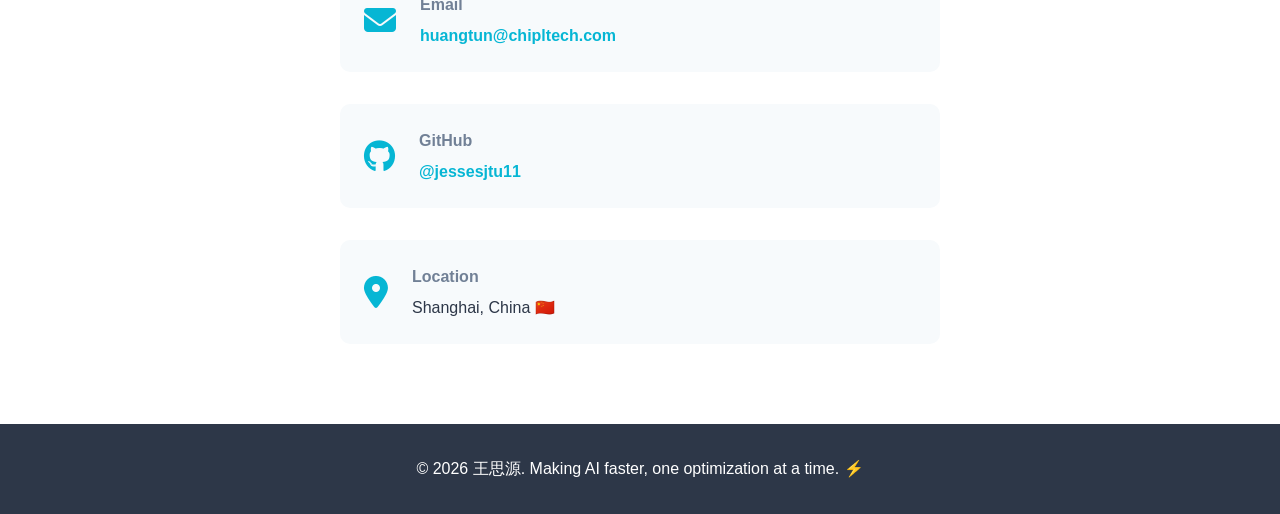
==== commit 19ae9622: "fix: add cache busting for CSS" ====
--- a/index.html
+++ b/index.html
@@ -5,7 +5,7 @@
     <meta name="viewport" content="width=device-width, initial-scale=1.0">
     <meta name="description" content="王思源 - CS Student @ SJTU | AI & ML Researcher">
     <title>王思源 | AI Researcher</title>
-    <link rel="stylesheet" href="styles.css">
+    <link rel="stylesheet" href="styles.css?v=2">
     <link rel="stylesheet" href="https://cdnjs.cloudflare.com/ajax/libs/font-awesome/6.4.0/css/all.min.css">
 </head>
 <body>
--- a/styles.css
+++ b/styles.css
@@ -6,9 +6,9 @@
 }
 
 :root {
-    --primary-color: #667eea;
-    --secondary-color: #764ba2;
-    --accent-color: #f093fb;
+    --primary-color: #06b6d4;
+    --secondary-color: #10b981;
+    --accent-color: #34d399;
     --text-dark: #2d3748;
     --text-light: #718096;
     --bg-light: #f7fafc;
@@ -112,7 +112,7 @@
     display: flex;
     align-items: center;
     justify-content: center;
-    background: linear-gradient(135deg, #667eea 0%, #764ba2 100%);
+    background: linear-gradient(135deg, #06b6d4 0%, #10b981 100%);
     position: relative;
     padding: 2rem;
 }
@@ -130,7 +130,7 @@
 }
 
 .gradient-text {
-    background: linear-gradient(45deg, #fff, #f093fb);
+    background: linear-gradient(45deg, #fff, #34d399);
     -webkit-background-clip: text;
     -webkit-text-fill-color: transparent;
     background-clip: text;
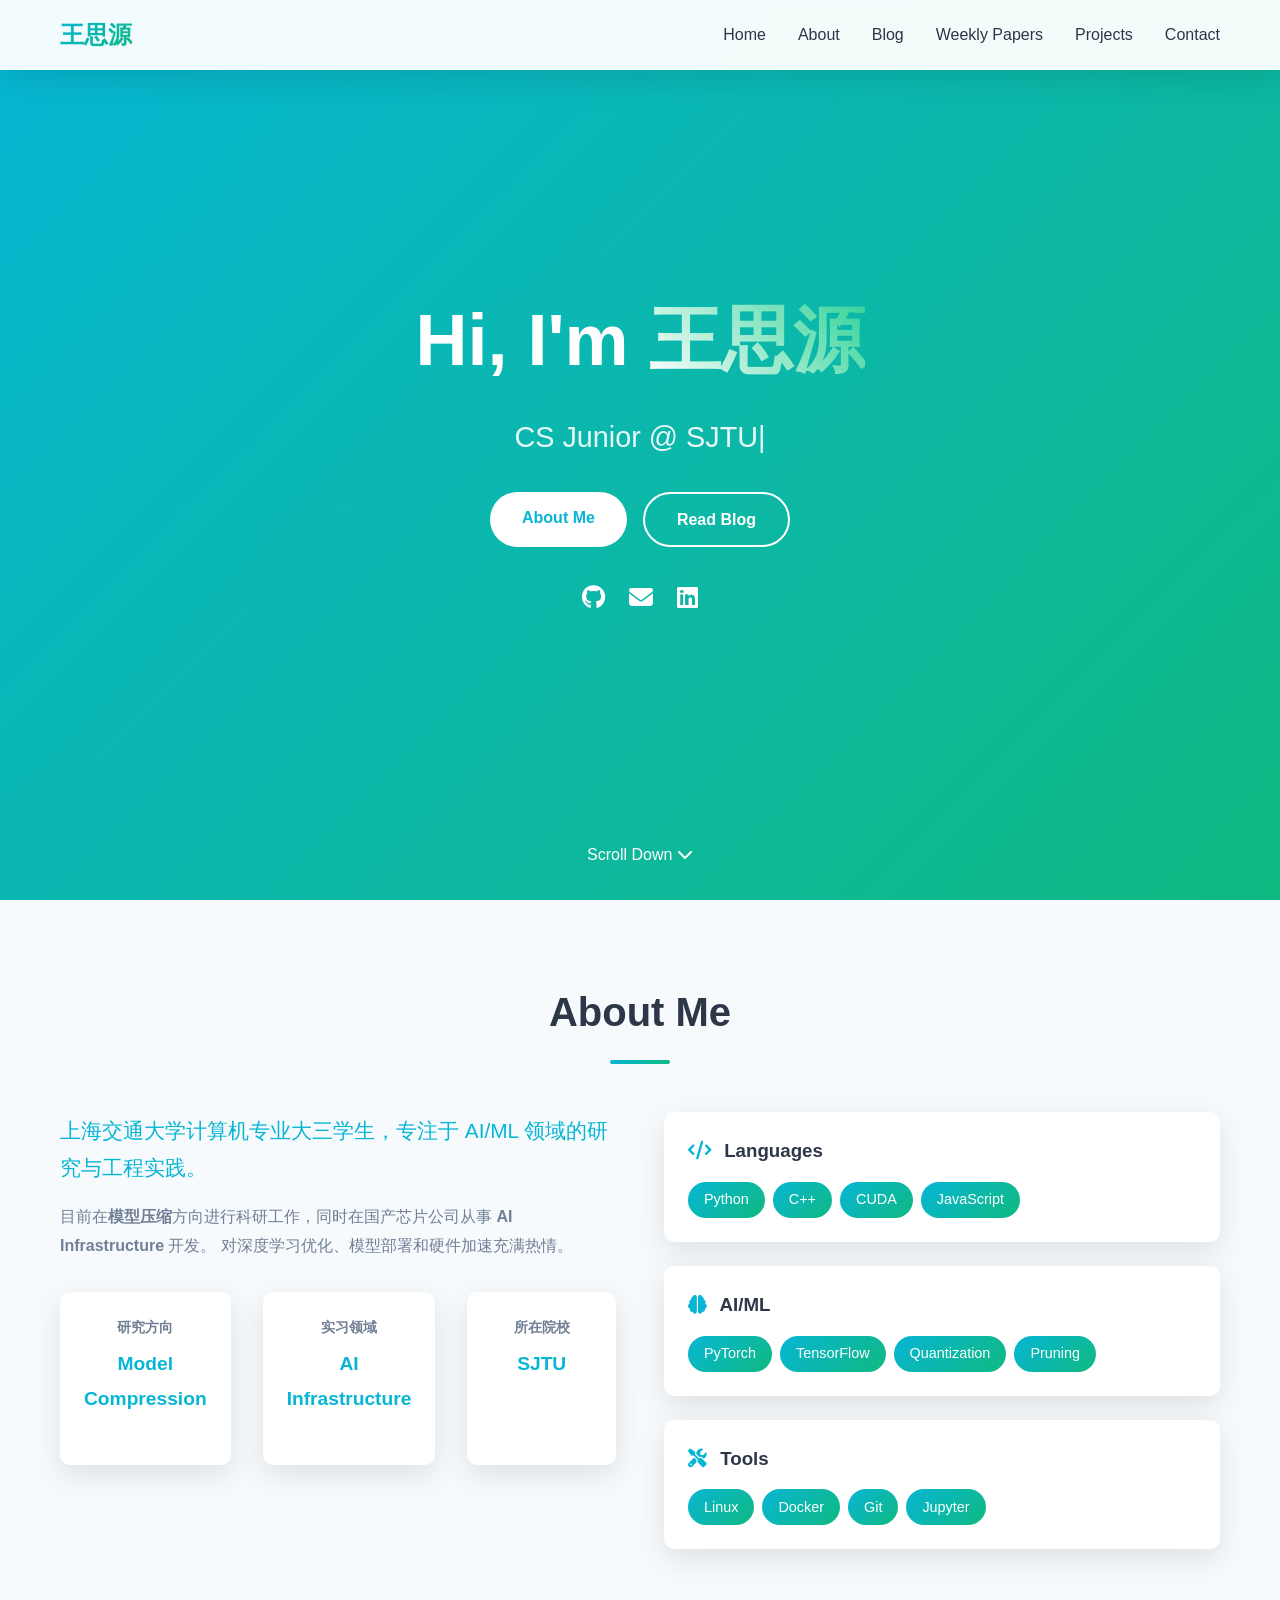
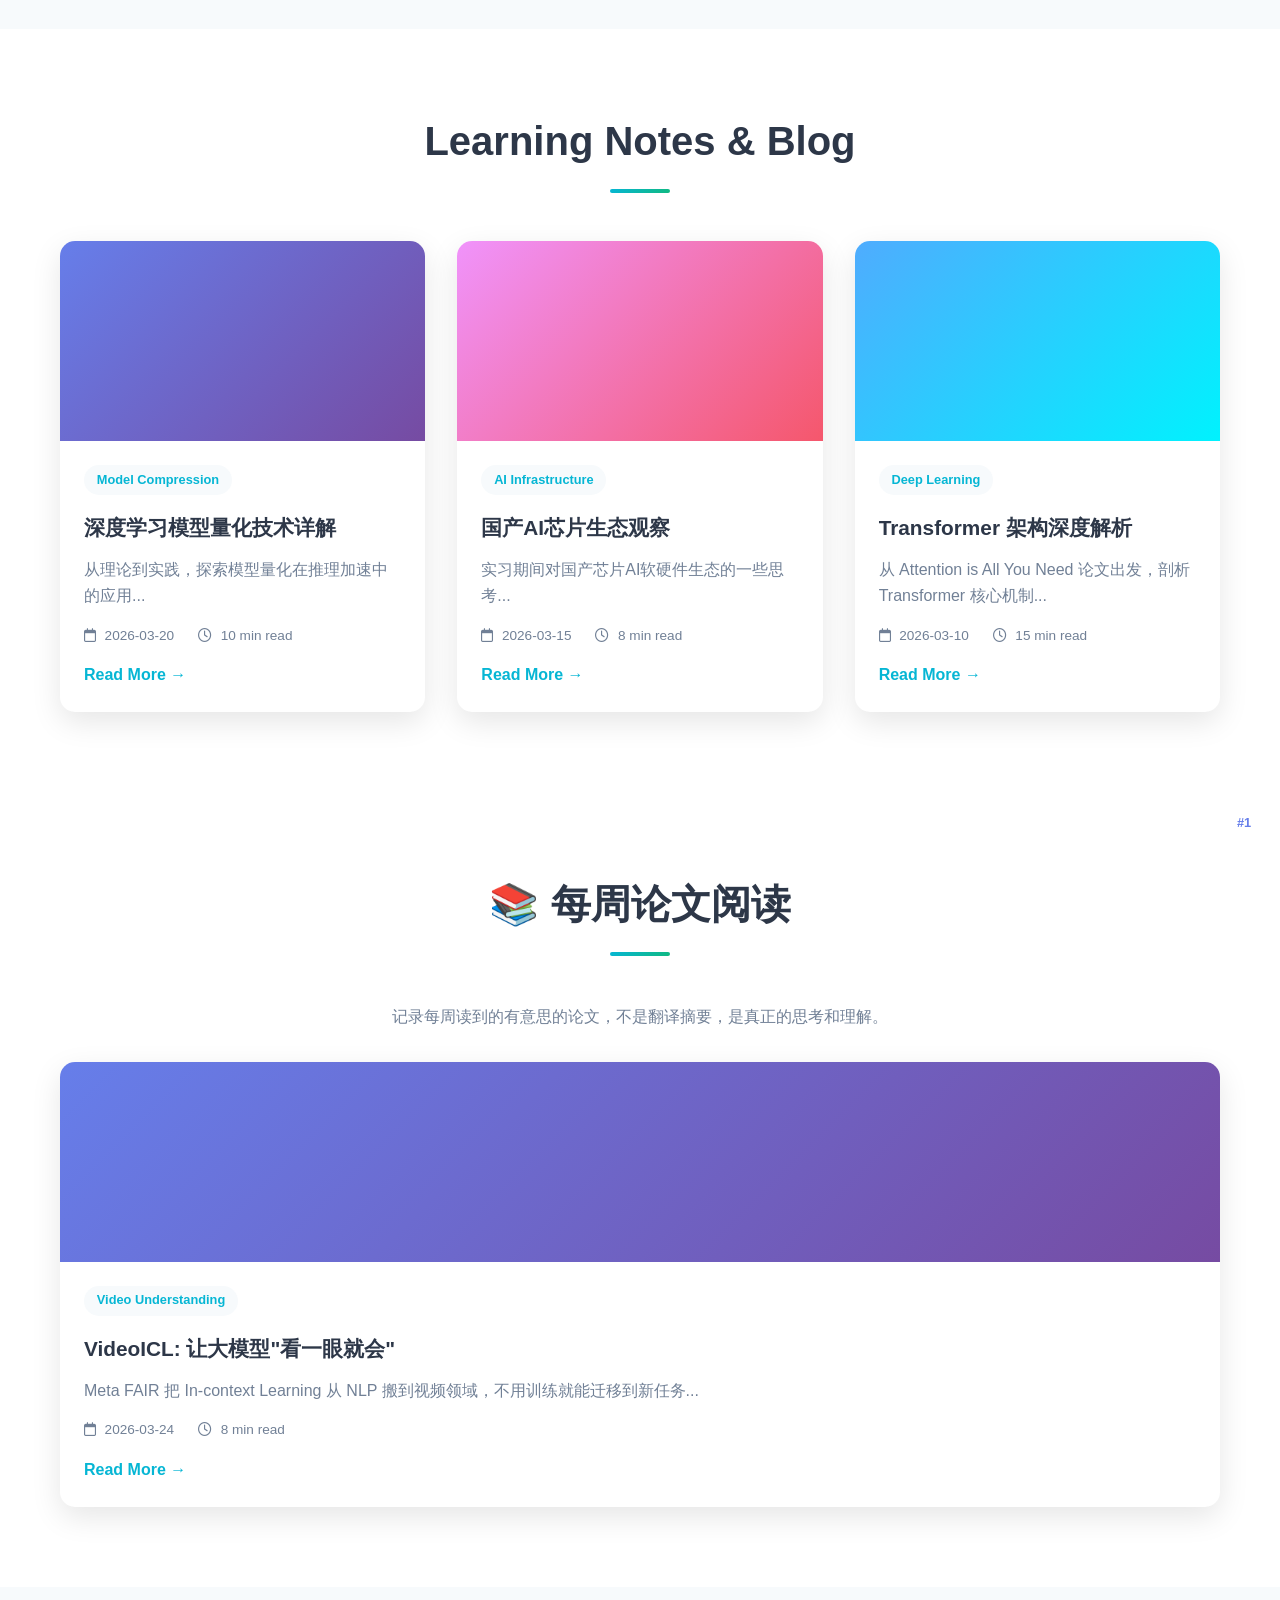
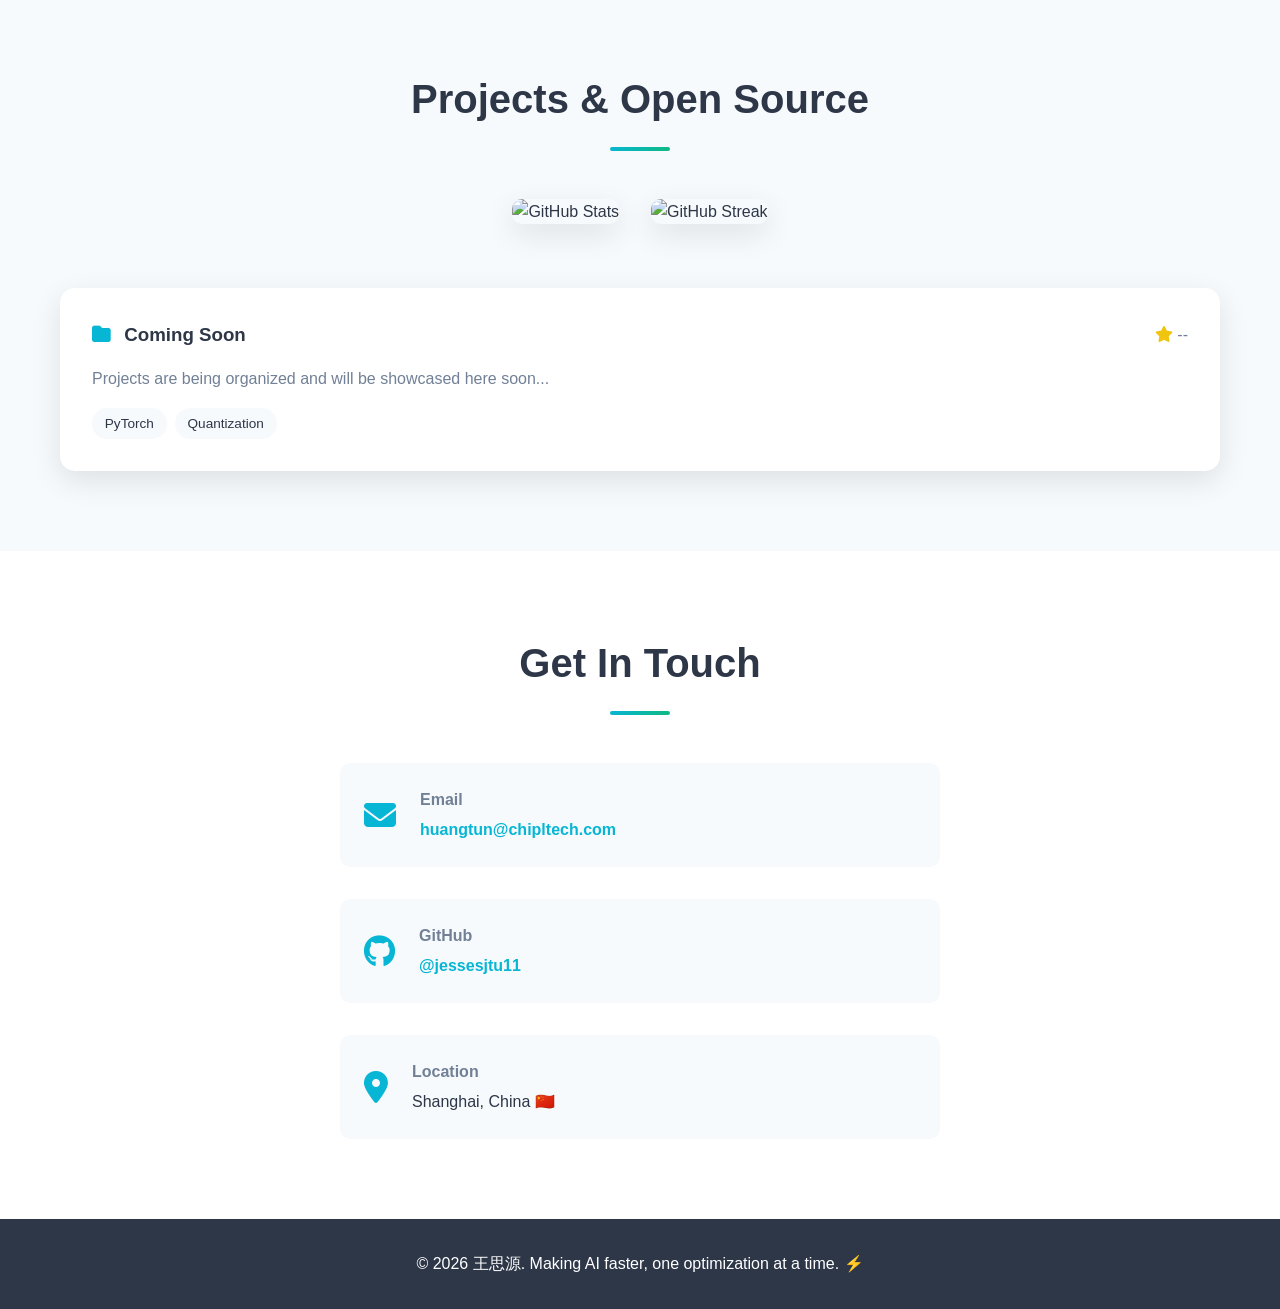
==== commit bce79caf: "feat: 添加每周论文阅读栏目 + VideoICL 第一篇" ====
--- a/index.html
+++ b/index.html
@@ -17,6 +17,7 @@
                 <li><a href="#home" class="nav-link">Home</a></li>
                 <li><a href="#about" class="nav-link">About</a></li>
                 <li><a href="#blog" class="nav-link">Blog</a></li>
+                <li><a href="#weekly-papers" class="nav-link">Weekly Papers</a></li>
                 <li><a href="#projects" class="nav-link">Projects</a></li>
                 <li><a href="#contact" class="nav-link">Contact</a></li>
             </ul>
@@ -165,6 +166,33 @@
         </div>
     </section>
 
+    <!-- Weekly Papers Section -->
+    <section id="weekly-papers" class="blog">
+        <div class="container">
+            <h2 class="section-title">📚 每周论文阅读</h2>
+            <p style="text-align: center; color: var(--text-light); margin-bottom: 2rem; max-width: 600px; margin-left: auto; margin-right: auto;">
+                记录每周读到的有意思的论文，不是翻译摘要，是真正的思考和理解。
+            </p>
+            <div class="blog-grid">
+                <div class="blog-card">
+                    <div class="blog-image" style="background: linear-gradient(135deg, #667eea 0%, #764ba2 100%);">
+                        <span style="position: absolute; top: 1rem; right: 1rem; background: white; color: #667eea; padding: 0.3rem 0.8rem; border-radius: 20px; font-size: 0.8rem; font-weight: 600;">#1</span>
+                    </div>
+                    <div class="blog-content">
+                        <span class="blog-tag">Video Understanding</span>
+                        <h3>VideoICL: 让大模型"看一眼就会"</h3>
+                        <p>Meta FAIR 把 In-context Learning 从 NLP 搬到视频领域，不用训练就能迁移到新任务...</p>
+                        <div class="blog-meta">
+                            <span><i class="far fa-calendar"></i> 2026-03-24</span>
+                            <span><i class="far fa-clock"></i> 8 min read</span>
+                        </div>
+                        <a href="blog/weekly-papers/videoicl.html" class="read-more">Read More →</a>
+                    </div>
+                </div>
+            </div>
+        </div>
+    </section>
+
     <!-- Projects/Open Source Section -->
     <section id="projects" class="projects">
         <div class="container">
